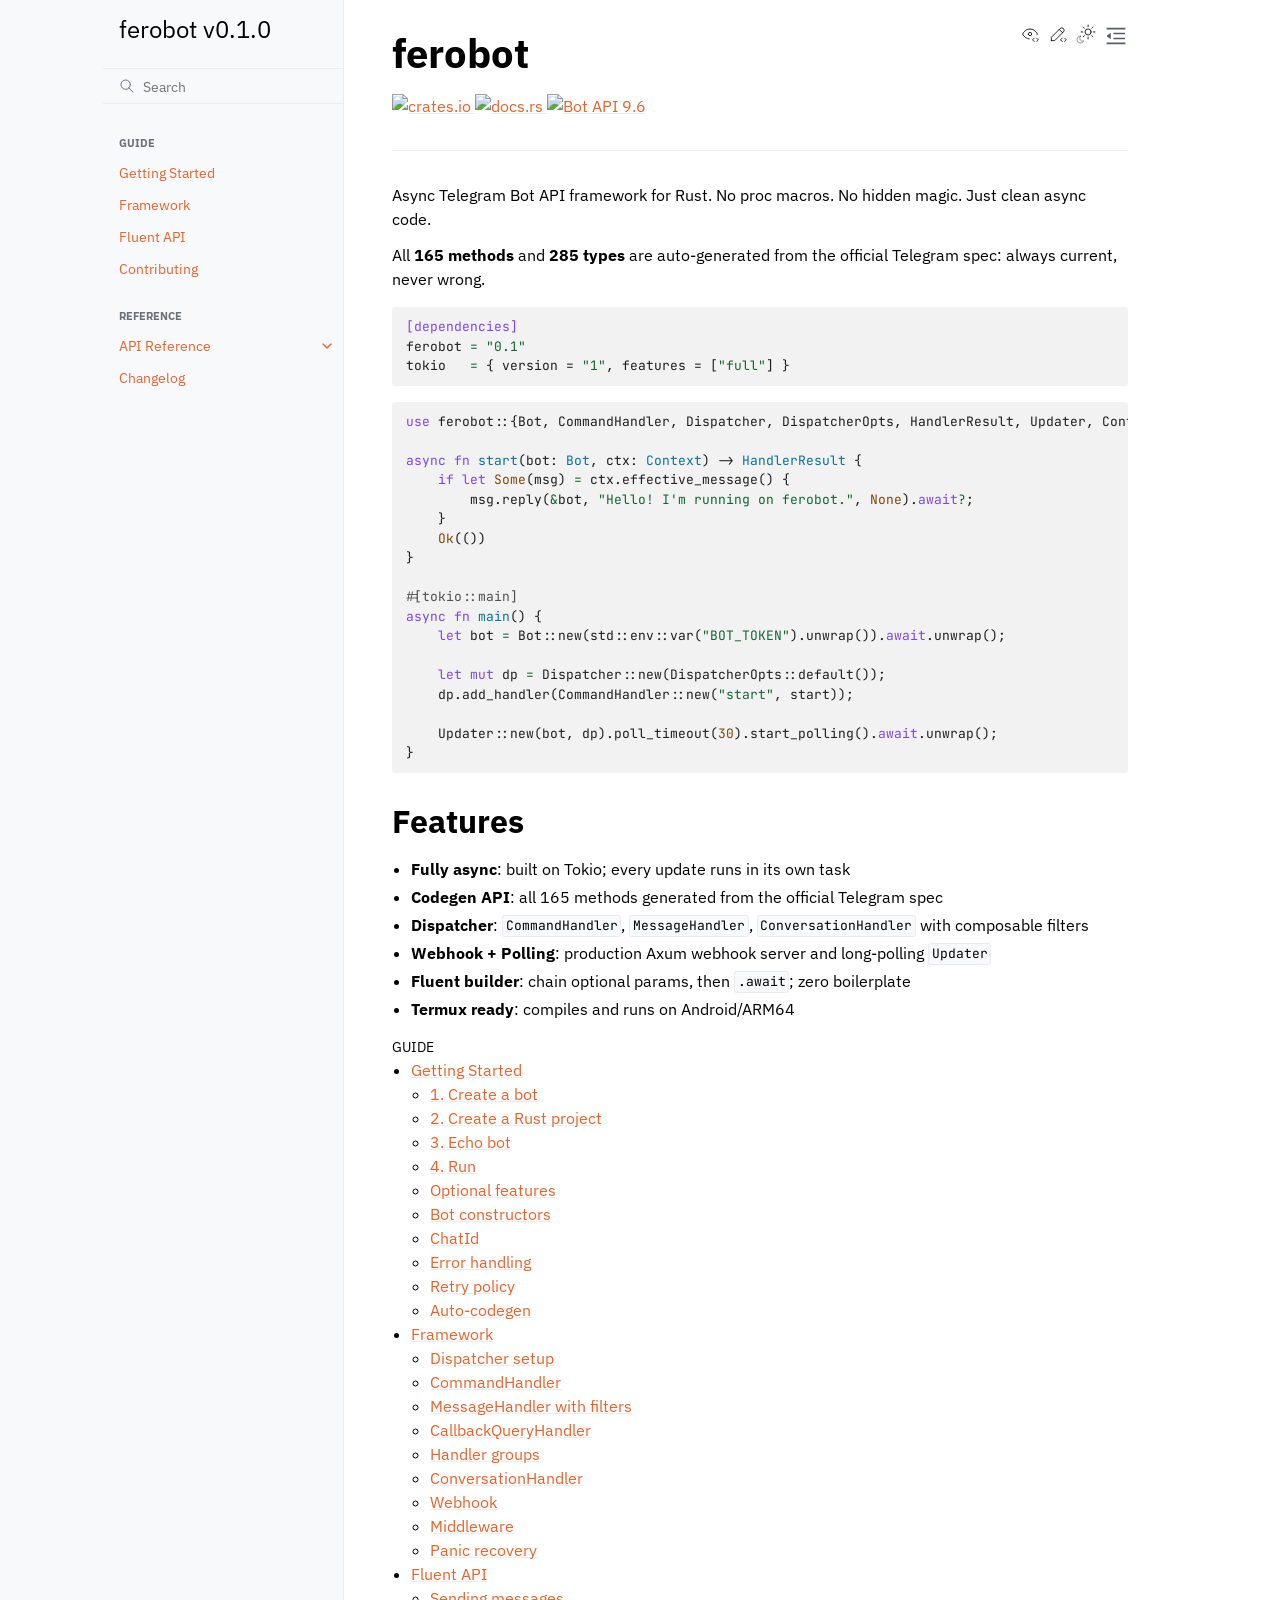
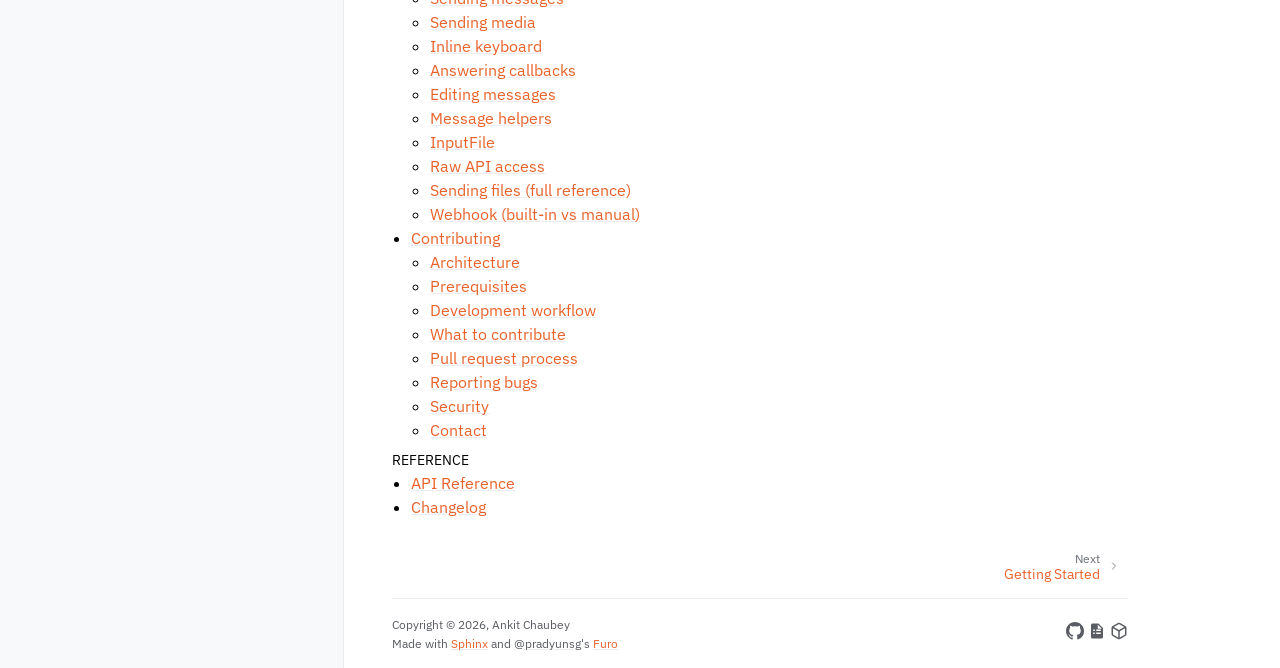
==== index.html @ a31746ff "docs: deploy main trigger: workflow_dispatch sha: aa18aac6dbd44e531f6bcc6c5ae31b8362b461f4 aa18aac6d" ====
<!doctype html>
<html class="no-js" lang="en" data-content_root="./">
  <head><meta charset="utf-8">
    <meta name="viewport" content="width=device-width,initial-scale=1">
    <meta name="color-scheme" content="light dark"><meta name="viewport" content="width=device-width, initial-scale=1" />
<link rel="index" title="Index" href="genindex.html"><link rel="search" title="Search" href="search.html"><link rel="next" title="Getting Started" href="getting-started.html">

    <!-- Generated with Sphinx 9.0.4 and Furo 2025.12.19 -->
        <title>ferobot v0.1.0</title>
      <link rel="stylesheet" type="text/css" href="_static/pygments.css?v=d111a655" />
    <link rel="stylesheet" type="text/css" href="_static/styles/furo.css?v=7bdb33bb" />
    <link rel="stylesheet" type="text/css" href="_static/copybutton.css?v=76b2166b" />
    <link rel="stylesheet" type="text/css" href="_static/styles/furo-extensions.css?v=8dab3a3b" />
    <link rel="stylesheet" type="text/css" href="https://fonts.googleapis.com/css2?family=IBM+Plex+Sans:wght@400;500;600;700&family=JetBrains+Mono:wght@400;500&display=swap" />
    
    


<style>
  body {
    --color-code-background: #f2f2f2;
  --color-code-foreground: #1e1e1e;
  --color-brand-primary: #e8622a;
  --color-brand-content: #e8622a;
  --color-admonition-title: #e8622a;
  --font-stack: 'IBM Plex Sans', sans-serif;
  --font-stack--monospace: 'JetBrains Mono', monospace;
  
  }
  @media not print {
    body[data-theme="dark"] {
      --color-code-background: #202020;
  --color-code-foreground: #d0d0d0;
  --color-brand-primary: #f07a46;
  --color-brand-content: #f07a46;
  --color-admonition-title: #f07a46;
  --font-stack: 'IBM Plex Sans', sans-serif;
  --font-stack--monospace: 'JetBrains Mono', monospace;
  
    }
    @media (prefers-color-scheme: dark) {
      body:not([data-theme="light"]) {
        --color-code-background: #202020;
  --color-code-foreground: #d0d0d0;
  --color-brand-primary: #f07a46;
  --color-brand-content: #f07a46;
  --color-admonition-title: #f07a46;
  --font-stack: 'IBM Plex Sans', sans-serif;
  --font-stack--monospace: 'JetBrains Mono', monospace;
  
      }
    }
  }
</style></head>
  <body>
    
    <script>
      document.body.dataset.theme = localStorage.getItem("theme") || "auto";
    </script>
    

<svg xmlns="http://www.w3.org/2000/svg" style="display: none;">
  <symbol id="svg-toc" viewBox="0 0 24 24">
    <title>Contents</title>
    <svg stroke="currentColor" fill="currentColor" stroke-width="0" viewBox="0 0 1024 1024">
      <path d="M408 442h480c4.4 0 8-3.6 8-8v-56c0-4.4-3.6-8-8-8H408c-4.4 0-8 3.6-8 8v56c0 4.4 3.6 8 8 8zm-8 204c0 4.4 3.6 8 8 8h480c4.4 0 8-3.6 8-8v-56c0-4.4-3.6-8-8-8H408c-4.4 0-8 3.6-8 8v56zm504-486H120c-4.4 0-8 3.6-8 8v56c0 4.4 3.6 8 8 8h784c4.4 0 8-3.6 8-8v-56c0-4.4-3.6-8-8-8zm0 632H120c-4.4 0-8 3.6-8 8v56c0 4.4 3.6 8 8 8h784c4.4 0 8-3.6 8-8v-56c0-4.4-3.6-8-8-8zM115.4 518.9L271.7 642c5.8 4.6 14.4.5 14.4-6.9V388.9c0-7.4-8.5-11.5-14.4-6.9L115.4 505.1a8.74 8.74 0 0 0 0 13.8z"/>
    </svg>
  </symbol>
  <symbol id="svg-menu" viewBox="0 0 24 24">
    <title>Menu</title>
    <svg xmlns="http://www.w3.org/2000/svg" viewBox="0 0 24 24" fill="none" stroke="currentColor"
      stroke-width="2" stroke-linecap="round" stroke-linejoin="round" class="feather-menu">
      <line x1="3" y1="12" x2="21" y2="12"></line>
      <line x1="3" y1="6" x2="21" y2="6"></line>
      <line x1="3" y1="18" x2="21" y2="18"></line>
    </svg>
  </symbol>
  <symbol id="svg-arrow-right" viewBox="0 0 24 24">
    <title>Expand</title>
    <svg xmlns="http://www.w3.org/2000/svg" viewBox="0 0 24 24" fill="none" stroke="currentColor"
      stroke-width="2" stroke-linecap="round" stroke-linejoin="round" class="feather-chevron-right">
      <polyline points="9 18 15 12 9 6"></polyline>
    </svg>
  </symbol>
  <symbol id="svg-sun" viewBox="0 0 24 24">
    <title>Light mode</title>
    <svg xmlns="http://www.w3.org/2000/svg" viewBox="0 0 24 24" fill="none" stroke="currentColor"
      stroke-width="1" stroke-linecap="round" stroke-linejoin="round" class="feather-sun">
      <circle cx="12" cy="12" r="5"></circle>
      <line x1="12" y1="1" x2="12" y2="3"></line>
      <line x1="12" y1="21" x2="12" y2="23"></line>
      <line x1="4.22" y1="4.22" x2="5.64" y2="5.64"></line>
      <line x1="18.36" y1="18.36" x2="19.78" y2="19.78"></line>
      <line x1="1" y1="12" x2="3" y2="12"></line>
      <line x1="21" y1="12" x2="23" y2="12"></line>
      <line x1="4.22" y1="19.78" x2="5.64" y2="18.36"></line>
      <line x1="18.36" y1="5.64" x2="19.78" y2="4.22"></line>
    </svg>
  </symbol>
  <symbol id="svg-moon" viewBox="0 0 24 24">
    <title>Dark mode</title>
    <svg xmlns="http://www.w3.org/2000/svg" viewBox="0 0 24 24" fill="none" stroke="currentColor"
      stroke-width="1" stroke-linecap="round" stroke-linejoin="round" class="icon-tabler-moon">
      <path stroke="none" d="M0 0h24v24H0z" fill="none" />
      <path d="M12 3c.132 0 .263 0 .393 0a7.5 7.5 0 0 0 7.92 12.446a9 9 0 1 1 -8.313 -12.454z" />
    </svg>
  </symbol>
  <symbol id="svg-sun-with-moon" viewBox="0 0 24 24">
    <title>Auto light/dark, in light mode</title>
    <svg xmlns="http://www.w3.org/2000/svg" viewBox="0 0 24 24" fill="none" stroke="currentColor"
      stroke-width="1" stroke-linecap="round" stroke-linejoin="round"
      class="icon-custom-derived-from-feather-sun-and-tabler-moon">
      <path style="opacity: 50%" d="M 5.411 14.504 C 5.471 14.504 5.532 14.504 5.591 14.504 C 3.639 16.319 4.383 19.569 6.931 20.352 C 7.693 20.586 8.512 20.551 9.25 20.252 C 8.023 23.207 4.056 23.725 2.11 21.184 C 0.166 18.642 1.702 14.949 4.874 14.536 C 5.051 14.512 5.231 14.5 5.411 14.5 L 5.411 14.504 Z"/>
      <line x1="14.5" y1="3.25" x2="14.5" y2="1.25"/>
      <line x1="14.5" y1="15.85" x2="14.5" y2="17.85"/>
      <line x1="10.044" y1="5.094" x2="8.63" y2="3.68"/>
      <line x1="19" y1="14.05" x2="20.414" y2="15.464"/>
      <line x1="8.2" y1="9.55" x2="6.2" y2="9.55"/>
      <line x1="20.8" y1="9.55" x2="22.8" y2="9.55"/>
      <line x1="10.044" y1="14.006" x2="8.63" y2="15.42"/>
      <line x1="19" y1="5.05" x2="20.414" y2="3.636"/>
      <circle cx="14.5" cy="9.55" r="3.6"/>
    </svg>
  </symbol>
  <symbol id="svg-moon-with-sun" viewBox="0 0 24 24">
    <title>Auto light/dark, in dark mode</title>
    <svg xmlns="http://www.w3.org/2000/svg" viewBox="0 0 24 24" fill="none" stroke="currentColor"
      stroke-width="1" stroke-linecap="round" stroke-linejoin="round"
      class="icon-custom-derived-from-feather-sun-and-tabler-moon">
      <path d="M 8.282 7.007 C 8.385 7.007 8.494 7.007 8.595 7.007 C 5.18 10.184 6.481 15.869 10.942 17.24 C 12.275 17.648 13.706 17.589 15 17.066 C 12.851 22.236 5.91 23.143 2.505 18.696 C -0.897 14.249 1.791 7.786 7.342 7.063 C 7.652 7.021 7.965 7 8.282 7 L 8.282 7.007 Z"/>
      <line style="opacity: 50%" x1="18" y1="3.705" x2="18" y2="2.5"/>
      <line style="opacity: 50%" x1="18" y1="11.295" x2="18" y2="12.5"/>
      <line style="opacity: 50%" x1="15.316" y1="4.816" x2="14.464" y2="3.964"/>
      <line style="opacity: 50%" x1="20.711" y1="10.212" x2="21.563" y2="11.063"/>
      <line style="opacity: 50%" x1="14.205" y1="7.5" x2="13.001" y2="7.5"/>
      <line style="opacity: 50%" x1="21.795" y1="7.5" x2="23" y2="7.5"/>
      <line style="opacity: 50%" x1="15.316" y1="10.184" x2="14.464" y2="11.036"/>
      <line style="opacity: 50%" x1="20.711" y1="4.789" x2="21.563" y2="3.937"/>
      <circle style="opacity: 50%" cx="18" cy="7.5" r="2.169"/>
    </svg>
  </symbol>
  <symbol id="svg-pencil" viewBox="0 0 24 24">
    <svg xmlns="http://www.w3.org/2000/svg" viewBox="0 0 24 24" fill="none" stroke="currentColor"
      stroke-width="1" stroke-linecap="round" stroke-linejoin="round" class="icon-tabler-pencil-code">
      <path d="M4 20h4l10.5 -10.5a2.828 2.828 0 1 0 -4 -4l-10.5 10.5v4" />
      <path d="M13.5 6.5l4 4" />
      <path d="M20 21l2 -2l-2 -2" />
      <path d="M17 17l-2 2l2 2" />
    </svg>
  </symbol>
  <symbol id="svg-eye" viewBox="0 0 24 24">
    <svg xmlns="http://www.w3.org/2000/svg" viewBox="0 0 24 24" fill="none" stroke="currentColor"
      stroke-width="1" stroke-linecap="round" stroke-linejoin="round" class="icon-tabler-eye-code">
      <path stroke="none" d="M0 0h24v24H0z" fill="none" />
      <path d="M10 12a2 2 0 1 0 4 0a2 2 0 0 0 -4 0" />
      <path
        d="M11.11 17.958c-3.209 -.307 -5.91 -2.293 -8.11 -5.958c2.4 -4 5.4 -6 9 -6c3.6 0 6.6 2 9 6c-.21 .352 -.427 .688 -.647 1.008" />
      <path d="M20 21l2 -2l-2 -2" />
      <path d="M17 17l-2 2l2 2" />
    </svg>
  </symbol>
</svg>

<input type="checkbox" class="sidebar-toggle" name="__navigation" id="__navigation" aria-label="Toggle site navigation sidebar">
<input type="checkbox" class="sidebar-toggle" name="__toc" id="__toc" aria-label="Toggle table of contents sidebar">
<label class="overlay sidebar-overlay" for="__navigation"></label>
<label class="overlay toc-overlay" for="__toc"></label>

<a class="skip-to-content muted-link" href="#furo-main-content">Skip to content</a>



<div class="page">
  <header class="mobile-header">
    <div class="header-left">
      <label class="nav-overlay-icon" for="__navigation">
        <span class="icon"><svg><use href="#svg-menu"></use></svg></span>
      </label>
    </div>
    <div class="header-center">
      <a href="#"><div class="brand">ferobot v0.1.0</div></a>
    </div>
    <div class="header-right">
      <div class="theme-toggle-container theme-toggle-header">
        <button class="theme-toggle" aria-label="Toggle Light / Dark / Auto color theme">
          <svg class="theme-icon-when-auto-light"><use href="#svg-sun-with-moon"></use></svg>
          <svg class="theme-icon-when-auto-dark"><use href="#svg-moon-with-sun"></use></svg>
          <svg class="theme-icon-when-dark"><use href="#svg-moon"></use></svg>
          <svg class="theme-icon-when-light"><use href="#svg-sun"></use></svg>
        </button>
      </div>
      <label class="toc-overlay-icon toc-header-icon" for="__toc">
        <span class="icon"><svg><use href="#svg-toc"></use></svg></span>
      </label>
    </div>
  </header>
  <aside class="sidebar-drawer">
    <div class="sidebar-container">
      
      <div class="sidebar-sticky"><a class="sidebar-brand" href="#">
  
  <span class="sidebar-brand-text">ferobot v0.1.0</span>
  
</a><form class="sidebar-search-container" method="get" action="search.html" role="search">
  <input class="sidebar-search" placeholder="Search" name="q" aria-label="Search">
  <input type="hidden" name="check_keywords" value="yes">
  <input type="hidden" name="area" value="default">
</form>
<div id="searchbox"></div><div class="sidebar-scroll"><div class="sidebar-tree">
  <p class="caption" role="heading"><span class="caption-text">Guide</span></p>
<ul>
<li class="toctree-l1"><a class="reference internal" href="getting-started.html">Getting Started</a></li>
<li class="toctree-l1"><a class="reference internal" href="framework.html">Framework</a></li>
<li class="toctree-l1"><a class="reference internal" href="fluent.html">Fluent API</a></li>
<li class="toctree-l1"><a class="reference internal" href="contributing.html">Contributing</a></li>
</ul>
<p class="caption" role="heading"><span class="caption-text">Reference</span></p>
<ul>
<li class="toctree-l1 has-children"><a class="reference internal" href="reference/index.html">API Reference</a><input aria-label="Toggle navigation of API Reference" class="toctree-checkbox" id="toctree-checkbox-1" name="toctree-checkbox-1" role="switch" type="checkbox"/><label for="toctree-checkbox-1"><span class="icon"><svg><use href="#svg-arrow-right"></use></svg></span></label><ul>
<li class="toctree-l2"><a class="reference internal" href="reference/methods.html">Bot Methods</a></li>
<li class="toctree-l2"><a class="reference internal" href="reference/types.html">Types Reference</a></li>
</ul>
</li>
<li class="toctree-l1"><a class="reference internal" href="changelog.html">Changelog</a></li>
</ul>

</div>
</div>

      </div>
      
    </div>
  </aside>
  <div class="main">
    <div class="content">
      <div class="article-container">
        <a href="#" class="back-to-top muted-link">
          <svg xmlns="http://www.w3.org/2000/svg" viewBox="0 0 24 24">
            <path d="M13 20h-2V8l-5.5 5.5-1.42-1.42L12 4.16l7.92 7.92-1.42 1.42L13 8v12z"></path>
          </svg>
          <span>Back to top</span>
        </a>
        <div class="content-icon-container">
          <div class="view-this-page">
  <a class="muted-link" href="https://github.com/ankit-chaubey/ferobot/blob/main/docs/index.rst?plain=true" title="View this page">
    <svg><use href="#svg-eye"></use></svg>
    <span class="visually-hidden">View this page</span>
  </a>
</div><div class="edit-this-page">
  <a class="muted-link" href="https://github.com/ankit-chaubey/ferobot/edit/main/docs/index.rst" rel="edit" title="Edit this page">
    <svg><use href="#svg-pencil"></use></svg>
    <span class="visually-hidden">Edit this page</span>
  </a>
</div><div class="theme-toggle-container theme-toggle-content">
            <button class="theme-toggle" aria-label="Toggle Light / Dark / Auto color theme">
              <svg class="theme-icon-when-auto-light"><use href="#svg-sun-with-moon"></use></svg>
              <svg class="theme-icon-when-auto-dark"><use href="#svg-moon-with-sun"></use></svg>
              <svg class="theme-icon-when-dark"><use href="#svg-moon"></use></svg>
              <svg class="theme-icon-when-light"><use href="#svg-sun"></use></svg>
            </button>
          </div>
          <label class="toc-overlay-icon toc-content-icon" for="__toc">
            <span class="icon"><svg><use href="#svg-toc"></use></svg></span>
          </label>
        </div>
        <article role="main" id="furo-main-content">
          <section id="ferobot">
<h1>ferobot<a class="headerlink" href="#ferobot" title="Link to this heading">¶</a></h1>
<a class="reference external image-reference" href="https://crates.io/crates/ferobot"><img alt="crates.io" src="https://img.shields.io/crates/v/ferobot?style=for-the-badge&amp;logo=rust&amp;color=f74c00&amp;labelColor=1a1a2e" />
</a>
<a class="reference external image-reference" href="https://docs.rs/ferobot"><img alt="docs.rs" src="https://img.shields.io/docsrs/ferobot?style=for-the-badge&amp;logo=docs.rs&amp;color=4a90d9&amp;labelColor=1a1a2e" />
</a>
<a class="reference external image-reference" href="https://core.telegram.org/bots/api"><img alt="Bot API 9.6" src="https://img.shields.io/badge/Telegram%20Bot%20API-9.6-0088cc?style=flat-square&amp;logo=telegram" />
</a>
<hr class="docutils" />
<p>Async Telegram Bot API framework for Rust. No proc macros. No hidden magic. Just clean async code.</p>
<p>All <strong>165 methods</strong> and <strong>285 types</strong> are auto-generated from the official Telegram spec: always current, never wrong.</p>
<div class="highlight-toml notranslate"><div class="highlight"><pre><span></span><span class="k">[dependencies]</span>
<span class="n">ferobot</span><span class="w"> </span><span class="o">=</span><span class="w"> </span><span class="s2">&quot;0.1&quot;</span>
<span class="n">tokio</span><span class="w">   </span><span class="o">=</span><span class="w"> </span><span class="p">{</span><span class="w"> </span><span class="n">version</span><span class="w"> </span><span class="p">=</span><span class="w"> </span><span class="s2">&quot;1&quot;</span><span class="p">,</span><span class="w"> </span><span class="n">features</span><span class="w"> </span><span class="p">=</span><span class="w"> </span><span class="p">[</span><span class="s2">&quot;full&quot;</span><span class="p">]</span><span class="w"> </span><span class="p">}</span>
</pre></div>
</div>
<div class="highlight-rust notranslate"><div class="highlight"><pre><span></span><span class="k">use</span><span class="w"> </span><span class="n">ferobot</span><span class="p">::{</span><span class="n">Bot</span><span class="p">,</span><span class="w"> </span><span class="n">CommandHandler</span><span class="p">,</span><span class="w"> </span><span class="n">Dispatcher</span><span class="p">,</span><span class="w"> </span><span class="n">DispatcherOpts</span><span class="p">,</span><span class="w"> </span><span class="n">HandlerResult</span><span class="p">,</span><span class="w"> </span><span class="n">Updater</span><span class="p">,</span><span class="w"> </span><span class="n">Context</span><span class="p">};</span>

<span class="k">async</span><span class="w"> </span><span class="k">fn</span><span class="w"> </span><span class="nf">start</span><span class="p">(</span><span class="n">bot</span><span class="p">:</span><span class="w"> </span><span class="nc">Bot</span><span class="p">,</span><span class="w"> </span><span class="n">ctx</span><span class="p">:</span><span class="w"> </span><span class="nc">Context</span><span class="p">)</span><span class="w"> </span><span class="p">-&gt;</span><span class="w"> </span><span class="nc">HandlerResult</span><span class="w"> </span><span class="p">{</span>
<span class="w">    </span><span class="k">if</span><span class="w"> </span><span class="kd">let</span><span class="w"> </span><span class="nb">Some</span><span class="p">(</span><span class="n">msg</span><span class="p">)</span><span class="w"> </span><span class="o">=</span><span class="w"> </span><span class="n">ctx</span><span class="p">.</span><span class="n">effective_message</span><span class="p">()</span><span class="w"> </span><span class="p">{</span>
<span class="w">        </span><span class="n">msg</span><span class="p">.</span><span class="n">reply</span><span class="p">(</span><span class="o">&amp;</span><span class="n">bot</span><span class="p">,</span><span class="w"> </span><span class="s">&quot;Hello! I&#39;m running on ferobot.&quot;</span><span class="p">,</span><span class="w"> </span><span class="nb">None</span><span class="p">).</span><span class="k">await</span><span class="o">?</span><span class="p">;</span>
<span class="w">    </span><span class="p">}</span>
<span class="w">    </span><span class="nb">Ok</span><span class="p">(())</span>
<span class="p">}</span>

<span class="cp">#[tokio::main]</span>
<span class="k">async</span><span class="w"> </span><span class="k">fn</span><span class="w"> </span><span class="nf">main</span><span class="p">()</span><span class="w"> </span><span class="p">{</span>
<span class="w">    </span><span class="kd">let</span><span class="w"> </span><span class="n">bot</span><span class="w"> </span><span class="o">=</span><span class="w"> </span><span class="n">Bot</span><span class="p">::</span><span class="n">new</span><span class="p">(</span><span class="n">std</span><span class="p">::</span><span class="n">env</span><span class="p">::</span><span class="n">var</span><span class="p">(</span><span class="s">&quot;BOT_TOKEN&quot;</span><span class="p">).</span><span class="n">unwrap</span><span class="p">()).</span><span class="k">await</span><span class="p">.</span><span class="n">unwrap</span><span class="p">();</span>

<span class="w">    </span><span class="kd">let</span><span class="w"> </span><span class="k">mut</span><span class="w"> </span><span class="n">dp</span><span class="w"> </span><span class="o">=</span><span class="w"> </span><span class="n">Dispatcher</span><span class="p">::</span><span class="n">new</span><span class="p">(</span><span class="n">DispatcherOpts</span><span class="p">::</span><span class="n">default</span><span class="p">());</span>
<span class="w">    </span><span class="n">dp</span><span class="p">.</span><span class="n">add_handler</span><span class="p">(</span><span class="n">CommandHandler</span><span class="p">::</span><span class="n">new</span><span class="p">(</span><span class="s">&quot;start&quot;</span><span class="p">,</span><span class="w"> </span><span class="n">start</span><span class="p">));</span>

<span class="w">    </span><span class="n">Updater</span><span class="p">::</span><span class="n">new</span><span class="p">(</span><span class="n">bot</span><span class="p">,</span><span class="w"> </span><span class="n">dp</span><span class="p">).</span><span class="n">poll_timeout</span><span class="p">(</span><span class="mi">30</span><span class="p">).</span><span class="n">start_polling</span><span class="p">().</span><span class="k">await</span><span class="p">.</span><span class="n">unwrap</span><span class="p">();</span>
<span class="p">}</span>
</pre></div>
</div>
<section id="features">
<h2>Features<a class="headerlink" href="#features" title="Link to this heading">¶</a></h2>
<ul class="simple">
<li><p><strong>Fully async</strong>: built on Tokio; every update runs in its own task</p></li>
<li><p><strong>Codegen API</strong>: all 165 methods generated from the official Telegram spec</p></li>
<li><p><strong>Dispatcher</strong>: <code class="docutils literal notranslate"><span class="pre">CommandHandler</span></code>, <code class="docutils literal notranslate"><span class="pre">MessageHandler</span></code>, <code class="docutils literal notranslate"><span class="pre">ConversationHandler</span></code> with composable filters</p></li>
<li><p><strong>Webhook + Polling</strong>: production Axum webhook server and long-polling <code class="docutils literal notranslate"><span class="pre">Updater</span></code></p></li>
<li><p><strong>Fluent builder</strong>: chain optional params, then <code class="docutils literal notranslate"><span class="pre">.await</span></code>; zero boilerplate</p></li>
<li><p><strong>Termux ready</strong>: compiles and runs on Android/ARM64</p></li>
</ul>
<div class="toctree-wrapper compound">
<p class="caption" role="heading"><span class="caption-text">Guide</span></p>
<ul>
<li class="toctree-l1"><a class="reference internal" href="getting-started.html">Getting Started</a><ul>
<li class="toctree-l2"><a class="reference internal" href="getting-started.html#create-a-bot">1. Create a bot</a></li>
<li class="toctree-l2"><a class="reference internal" href="getting-started.html#create-a-rust-project">2. Create a Rust project</a></li>
<li class="toctree-l2"><a class="reference internal" href="getting-started.html#echo-bot">3. Echo bot</a></li>
<li class="toctree-l2"><a class="reference internal" href="getting-started.html#run">4. Run</a></li>
<li class="toctree-l2"><a class="reference internal" href="getting-started.html#optional-features">Optional features</a></li>
<li class="toctree-l2"><a class="reference internal" href="getting-started.html#bot-constructors">Bot constructors</a></li>
<li class="toctree-l2"><a class="reference internal" href="getting-started.html#chatid">ChatId</a></li>
<li class="toctree-l2"><a class="reference internal" href="getting-started.html#error-handling">Error handling</a></li>
<li class="toctree-l2"><a class="reference internal" href="getting-started.html#retry-policy">Retry policy</a></li>
<li class="toctree-l2"><a class="reference internal" href="getting-started.html#auto-codegen">Auto-codegen</a></li>
</ul>
</li>
<li class="toctree-l1"><a class="reference internal" href="framework.html">Framework</a><ul>
<li class="toctree-l2"><a class="reference internal" href="framework.html#dispatcher-setup">Dispatcher setup</a></li>
<li class="toctree-l2"><a class="reference internal" href="framework.html#commandhandler">CommandHandler</a></li>
<li class="toctree-l2"><a class="reference internal" href="framework.html#messagehandler-with-filters">MessageHandler with filters</a></li>
<li class="toctree-l2"><a class="reference internal" href="framework.html#callbackqueryhandler">CallbackQueryHandler</a></li>
<li class="toctree-l2"><a class="reference internal" href="framework.html#handler-groups">Handler groups</a></li>
<li class="toctree-l2"><a class="reference internal" href="framework.html#conversationhandler">ConversationHandler</a></li>
<li class="toctree-l2"><a class="reference internal" href="framework.html#webhook">Webhook</a></li>
<li class="toctree-l2"><a class="reference internal" href="framework.html#middleware">Middleware</a></li>
<li class="toctree-l2"><a class="reference internal" href="framework.html#panic-recovery">Panic recovery</a></li>
</ul>
</li>
<li class="toctree-l1"><a class="reference internal" href="fluent.html">Fluent API</a><ul>
<li class="toctree-l2"><a class="reference internal" href="fluent.html#sending-messages">Sending messages</a></li>
<li class="toctree-l2"><a class="reference internal" href="fluent.html#sending-media">Sending media</a></li>
<li class="toctree-l2"><a class="reference internal" href="fluent.html#inline-keyboard">Inline keyboard</a></li>
<li class="toctree-l2"><a class="reference internal" href="fluent.html#answering-callbacks">Answering callbacks</a></li>
<li class="toctree-l2"><a class="reference internal" href="fluent.html#editing-messages">Editing messages</a></li>
<li class="toctree-l2"><a class="reference internal" href="fluent.html#message-helpers">Message helpers</a></li>
<li class="toctree-l2"><a class="reference internal" href="fluent.html#inputfile">InputFile</a></li>
<li class="toctree-l2"><a class="reference internal" href="fluent.html#raw-api-access">Raw API access</a></li>
<li class="toctree-l2"><a class="reference internal" href="fluent.html#sending-files-full-reference">Sending files (full reference)</a></li>
<li class="toctree-l2"><a class="reference internal" href="fluent.html#webhook-built-in-vs-manual">Webhook (built-in vs manual)</a></li>
</ul>
</li>
<li class="toctree-l1"><a class="reference internal" href="contributing.html">Contributing</a><ul>
<li class="toctree-l2"><a class="reference internal" href="contributing.html#architecture">Architecture</a></li>
<li class="toctree-l2"><a class="reference internal" href="contributing.html#prerequisites">Prerequisites</a></li>
<li class="toctree-l2"><a class="reference internal" href="contributing.html#development-workflow">Development workflow</a></li>
<li class="toctree-l2"><a class="reference internal" href="contributing.html#what-to-contribute">What to contribute</a></li>
<li class="toctree-l2"><a class="reference internal" href="contributing.html#pull-request-process">Pull request process</a></li>
<li class="toctree-l2"><a class="reference internal" href="contributing.html#reporting-bugs">Reporting bugs</a></li>
<li class="toctree-l2"><a class="reference internal" href="contributing.html#security">Security</a></li>
<li class="toctree-l2"><a class="reference internal" href="contributing.html#contact">Contact</a></li>
</ul>
</li>
</ul>
</div>
<div class="toctree-wrapper compound">
<p class="caption" role="heading"><span class="caption-text">Reference</span></p>
<ul>
<li class="toctree-l1"><a class="reference internal" href="reference/index.html">API Reference</a></li>
<li class="toctree-l1"><a class="reference internal" href="changelog.html">Changelog</a></li>
</ul>
</div>
</section>
</section>

        </article>
      </div>
      <footer>
        
        <div class="related-pages">
          <a class="next-page" href="getting-started.html">
              <div class="page-info">
                <div class="context">
                  <span>Next</span>
                </div>
                <div class="title">Getting Started</div>
              </div>
              <svg class="furo-related-icon"><use href="#svg-arrow-right"></use></svg>
            </a>
          
        </div>
        <div class="bottom-of-page">
          <div class="left-details">
            <div class="copyright">
                Copyright &#169; 2026, Ankit Chaubey
            </div>
            Made with <a href="https://www.sphinx-doc.org/">Sphinx</a> and <a class="muted-link" href="https://pradyunsg.me">@pradyunsg</a>'s
            
            <a href="https://github.com/pradyunsg/furo">Furo</a>
            
          </div>
          <div class="right-details">
            <div class="icons">
              <a class="muted-link " href="https://github.com/ankit-chaubey/ferobot" aria-label="GitHub"><svg stroke="currentColor" fill="currentColor" stroke-width="0" viewBox="0 0 16 16" height="1em" width="1em" xmlns="http://www.w3.org/2000/svg"><path d="M8 0C3.58 0 0 3.58 0 8c0 3.54 2.29 6.53 5.47 7.59.4.07.55-.17.55-.38 0-.19-.01-.82-.01-1.49-2.01.37-2.53-.49-2.69-.94-.09-.23-.48-.94-.82-1.13-.28-.15-.68-.52-.01-.53.63-.01 1.08.58 1.23.82.72 1.21 1.87.87 2.33.66.07-.52.28-.87.51-1.07-1.78-.2-3.64-.89-3.64-3.95 0-.87.31-1.59.82-2.15-.08-.2-.36-1.02.08-2.12 0 0 .67-.21 2.2.82.64-.18 1.32-.27 2-.27.68 0 1.36.09 2 .27 1.53-1.04 2.2-.82 2.2-.82.44 1.1.16 1.92.08 2.12.51.56.82 1.27.82 2.15 0 3.07-1.87 3.75-3.65 3.95.29.25.54.73.54 1.48 0 1.07-.01 1.93-.01 2.2 0 .21.15.46.55.38A8.012 8.012 0 0 0 16 8c0-4.42-3.58-8-8-8z"></path></svg></a>
              <a class="muted-link " href="https://docs.rs/ferobot" aria-label="docs.rs"><svg stroke="currentColor" fill="currentColor" stroke-width="0" viewBox="0 0 24 24" height="1em" width="1em" xmlns="http://www.w3.org/2000/svg"><path d="M13 9h5.5L13 3.5V9M6 2h8l6 6v12a2 2 0 0 1-2 2H6a2 2 0 0 1-2-2V4c0-1.11.89-2 2-2m5 12v2h6v-2h-6m0-4v2h6v-2h-6m-4 0v2h2v-2H7m0 4v2h2v-2H7z"/></svg></a>
              <a class="muted-link " href="https://crates.io/crates/ferobot" aria-label="crates.io"><svg stroke="currentColor" fill="none" stroke-width="2" viewBox="0 0 24 24" height="1em" width="1em" xmlns="http://www.w3.org/2000/svg"><path d="M21 16V8a2 2 0 0 0-1-1.73l-7-4a2 2 0 0 0-2 0l-7 4A2 2 0 0 0 3 8v8a2 2 0 0 0 1 1.73l7 4a2 2 0 0 0 2 0l7-4A2 2 0 0 0 21 16z"/><polyline points="3.27 6.96 12 12.01 20.73 6.96"/><line x1="12" y1="22.08" x2="12" y2="12"/></svg></a>
              
            </div>
          </div>
        </div>
        
      </footer>
    </div>
    <aside class="toc-drawer">
      
      
      <div class="toc-sticky toc-scroll">
        <div class="toc-title-container">
          <span class="toc-title">
            On this page
          </span>
        </div>
        <div class="toc-tree-container">
          <div class="toc-tree">
            <ul>
<li><a class="reference internal" href="#">ferobot</a><ul>
<li><a class="reference internal" href="#features">Features</a><ul>
</ul>
</li>
</ul>
</li>
</ul>

          </div>
        </div>
      </div>
      
      
    </aside>
  </div>
</div><script src="_static/documentation_options.js?v=38b66d78"></script>
    <script src="_static/doctools.js?v=fd6eb6e6"></script>
    <script src="_static/sphinx_highlight.js?v=6ffebe34"></script>
    <script src="_static/scripts/furo.js?v=46bd48cc"></script>
    <script src="_static/clipboard.min.js?v=a7894cd8"></script>
    <script src="_static/copybutton.js?v=cca77546"></script>
    </body>
</html>
---- _static/pygments.css ----
.highlight pre { line-height: 125%; }
.highlight td.linenos .normal { color: inherit; background-color: transparent; padding-left: 5px; padding-right: 5px; }
.highlight span.linenos { color: inherit; background-color: transparent; padding-left: 5px; padding-right: 5px; }
.highlight td.linenos .special { color: #000000; background-color: #ffffc0; padding-left: 5px; padding-right: 5px; }
.highlight span.linenos.special { color: #000000; background-color: #ffffc0; padding-left: 5px; padding-right: 5px; }
.highlight .hll { background-color: #fdf2e2 }
.highlight { background: #f2f2f2; color: #1E1E1E }
.highlight .c { color: #515151 } /* Comment */
.highlight .err { color: #D71835 } /* Error */
.highlight .k { color: #8045E5 } /* Keyword */
.highlight .l { color: #7F4707 } /* Literal */
.highlight .n { color: #1E1E1E } /* Name */
.highlight .o { color: #163 } /* Operator */
.highlight .p { color: #1E1E1E } /* Punctuation */
.highlight .ch { color: #515151 } /* Comment.Hashbang */
.highlight .cm { color: #515151 } /* Comment.Multiline */
.highlight .cp { color: #515151 } /* Comment.Preproc */
.highlight .cpf { color: #515151 } /* Comment.PreprocFile */
.highlight .c1 { color: #515151 } /* Comment.Single */
.highlight .cs { color: #515151 } /* Comment.Special */
.highlight .gd { color: #00749C } /* Generic.Deleted */
.highlight .ge { font-style: italic } /* Generic.Emph */
.highlight .gh { color: #00749C } /* Generic.Heading */
.highlight .gs { font-weight: bold } /* Generic.Strong */
.highlight .gu { color: #00749C } /* Generic.Subheading */
.highlight .kc { color: #8045E5 } /* Keyword.Constant */
.highlight .kd { color: #8045E5 } /* Keyword.Declaration */
.highlight .kn { color: #8045E5 } /* Keyword.Namespace */
.highlight .kp { color: #8045E5 } /* Keyword.Pseudo */
.highlight .kr { color: #8045E5 } /* Keyword.Reserved */
.highlight .kt { color: #7F4707 } /* Keyword.Type */
.highlight .ld { color: #7F4707 } /* Literal.Date */
.highlight .m { color: #7F4707 } /* Literal.Number */
.highlight .s { color: #163 } /* Literal.String */
.highlight .na { color: #7F4707 } /* Name.Attribute */
.highlight .nb { color: #7F4707 } /* Name.Builtin */
.highlight .nc { color: #00749C } /* Name.Class */
.highlight .no { color: #00749C } /* Name.Constant */
.highlight .nd { color: #7F4707 } /* Name.Decorator */
.highlight .ni { color: #163 } /* Name.Entity */
.highlight .ne { color: #8045E5 } /* Name.Exception */
.highlight .nf { color: #00749C } /* Name.Function */
.highlight .nl { color: #7F4707 } /* Name.Label */
.highlight .nn { color: #1E1E1E } /* Name.Namespace */
.highlight .nx { color: #1E1E1E } /* Name.Other */
.highlight .py { color: #00749C } /* Name.Property */
.highlight .nt { color: #00749C } /* Name.Tag */
.highlight .nv { color: #D71835 } /* Name.Variable */
.highlight .ow { color: #8045E5 } /* Operator.Word */
.highlight .pm { color: #1E1E1E } /* Punctuation.Marker */
.highlight .w { color: #1E1E1E } /* Text.Whitespace */
.highlight .mb { color: #7F4707 } /* Literal.Number.Bin */
.highlight .mf { color: #7F4707 } /* Literal.Number.Float */
.highlight .mh { color: #7F4707 } /* Literal.Number.Hex */
.highlight .mi { color: #7F4707 } /* Literal.Number.Integer */
.highlight .mo { color: #7F4707 } /* Literal.Number.Oct */
.highlight .sa { color: #163 } /* Literal.String.Affix */
.highlight .sb { color: #163 } /* Literal.String.Backtick */
.highlight .sc { color: #163 } /* Literal.String.Char */
.highlight .dl { color: #163 } /* Literal.String.Delimiter */
.highlight .sd { color: #163 } /* Literal.String.Doc */
.highlight .s2 { color: #163 } /* Literal.String.Double */
.highlight .se { color: #163 } /* Literal.String.Escape */
.highlight .sh { color: #163 } /* Literal.String.Heredoc */
.highlight .si { color: #163 } /* Literal.String.Interpol */
.highlight .sx { color: #163 } /* Literal.String.Other */
.highlight .sr { color: #D71835 } /* Literal.String.Regex */
.highlight .s1 { color: #163 } /* Literal.String.Single */
.highlight .ss { color: #00749C } /* Literal.String.Symbol */
.highlight .bp { color: #7F4707 } /* Name.Builtin.Pseudo */
.highlight .fm { color: #00749C } /* Name.Function.Magic */
.highlight .vc { color: #D71835 } /* Name.Variable.Class */
.highlight .vg { color: #D71835 } /* Name.Variable.Global */
.highlight .vi { color: #D71835 } /* Name.Variable.Instance */
.highlight .vm { color: #7F4707 } /* Name.Variable.Magic */
.highlight .il { color: #7F4707 } /* Literal.Number.Integer.Long */
@media not print {
body[data-theme="dark"] .highlight pre { line-height: 125%; }
body[data-theme="dark"] .highlight td.linenos .normal { color: #aaaaaa; background-color: transparent; padding-left: 5px; padding-right: 5px; }
body[data-theme="dark"] .highlight span.linenos { color: #aaaaaa; background-color: transparent; padding-left: 5px; padding-right: 5px; }
body[data-theme="dark"] .highlight td.linenos .special { color: #000000; background-color: #ffffc0; padding-left: 5px; padding-right: 5px; }
body[data-theme="dark"] .highlight span.linenos.special { color: #000000; background-color: #ffffc0; padding-left: 5px; padding-right: 5px; }
body[data-theme="dark"] .highlight .hll { background-color: #404040 }
body[data-theme="dark"] .highlight { background: #202020; color: #D0D0D0 }
body[data-theme="dark"] .highlight .c { color: #ABABAB; font-style: italic } /* Comment */
body[data-theme="dark"] .highlight .err { color: #A61717; background-color: #E3D2D2 } /* Error */
body[data-theme="dark"] .highlight .esc { color: #D0D0D0 } /* Escape */
body[data-theme="dark"] .highlight .g { color: #D0D0D0 } /* Generic */
body[data-theme="dark"] .highlight .k { color: #6EBF26; font-weight: bold } /* Keyword */
body[data-theme="dark"] .highlight .l { color: #D0D0D0 } /* Literal */
body[data-theme="dark"] .highlight .n { color: #D0D0D0 } /* Name */
body[data-theme="dark"] .highlight .o { color: #D0D0D0 } /* Operator */
body[data-theme="dark"] .highlight .x { color: #D0D0D0 } /* Other */
body[data-theme="dark"] .highlight .p { color: #D0D0D0 } /* Punctuation */
body[data-theme="dark"] .highlight .ch { color: #ABABAB; font-style: italic } /* Comment.Hashbang */
body[data-theme="dark"] .highlight .cm { color: #ABABAB; font-style: italic } /* Comment.Multiline */
body[data-theme="dark"] .highlight .cp { color: #FF3A3A; font-weight: bold } /* Comment.Preproc */
body[data-theme="dark"] .highlight .cpf { color: #ABABAB; font-style: italic } /* Comment.PreprocFile */
body[data-theme="dark"] .highlight .c1 { color: #ABABAB; font-style: italic } /* Comment.Single */
body[data-theme="dark"] .highlight .cs { color: #E50808; font-weight: bold; background-color: #520000 } /* Comment.Special */
body[data-theme="dark"] .highlight .gd { color: #FF3A3A } /* Generic.Deleted */
body[data-theme="dark"] .highlight .ge { color: #D0D0D0; font-style: italic } /* Generic.Emph */
body[data-theme="dark"] .highlight .ges { color: #D0D0D0; font-weight: bold; font-style: italic } /* Generic.EmphStrong */
body[data-theme="dark"] .highlight .gr { color: #FF3A3A } /* Generic.Error */
body[data-theme="dark"] .highlight .gh { color: #FFF; font-weight: bold } /* Generic.Heading */
body[data-theme="dark"] .highlight .gi { color: #589819 } /* Generic.Inserted */
body[data-theme="dark"] .highlight .go { color: #CCC } /* Generic.Output */
body[data-theme="dark"] .highlight .gp { color: #AAA } /* Generic.Prompt */
body[data-theme="dark"] .highlight .gs { color: #D0D0D0; font-weight: bold } /* Generic.Strong */
body[data-theme="dark"] .highlight .gu { color: #FFF; text-decoration: underline } /* Generic.Subheading */
body[data-theme="dark"] .highlight .gt { color: #FF3A3A } /* Generic.Traceback */
body[data-theme="dark"] .highlight .kc { color: #6EBF26; font-weight: bold } /* Keyword.Constant */
body[data-theme="dark"] .highlight .kd { color: #6EBF26; font-weight: bold } /* Keyword.Declaration */
body[data-theme="dark"] .highlight .kn { color: #6EBF26; font-weight: bold } /* Keyword.Namespace */
body[data-theme="dark"] .highlight .kp { color: #6EBF26 } /* Keyword.Pseudo */
body[data-theme="dark"] .highlight .kr { color: #6EBF26; font-weight: bold } /* Keyword.Reserved */
body[data-theme="dark"] .highlight .kt { color: #6EBF26; font-weight: bold } /* Keyword.Type */
body[data-theme="dark"] .highlight .ld { color: #D0D0D0 } /* Literal.Date */
body[data-theme="dark"] .highlight .m { color: #51B2FD } /* Literal.Number */
body[data-theme="dark"] .highlight .s { color: #ED9D13 } /* Literal.String */
body[data-theme="dark"] .highlight .na { color: #BBB } /* Name.Attribute */
body[data-theme="dark"] .highlight .nb { color: #2FBCCD } /* Name.Builtin */
body[data-theme="dark"] .highlight .nc { color: #71ADFF; text-decoration: underline } /* Name.Class */
body[data-theme="dark"] .highlight .no { color: #40FFFF } /* Name.Constant */
body[data-theme="dark"] .highlight .nd { color: #FFA500 } /* Name.Decorator */
body[data-theme="dark"] .highlight .ni { color: #D0D0D0 } /* Name.Entity */
body[data-theme="dark"] .highlight .ne { color: #BBB } /* Name.Exception */
body[data-theme="dark"] .highlight .nf { color: #71ADFF } /* Name.Function */
body[data-theme="dark"] .highlight .nl { color: #D0D0D0 } /* Name.Label */
body[data-theme="dark"] .highlight .nn { color: #71ADFF; text-decoration: underline } /* Name.Namespace */
body[data-theme="dark"] .highlight .nx { color: #D0D0D0 } /* Name.Other */
body[data-theme="dark"] .highlight .py { color: #D0D0D0 } /* Name.Property */
body[data-theme="dark"] .highlight .nt { color: #6EBF26; font-weight: bold } /* Name.Tag */
body[data-theme="dark"] .highlight .nv { color: #40FFFF } /* Name.Variable */
body[data-theme="dark"] .highlight .ow { color: #6EBF26; font-weight: bold } /* Operator.Word */
body[data-theme="dark"] .highlight .pm { color: #D0D0D0 } /* Punctuation.Marker */
body[data-theme="dark"] .highlight .w { color: #666 } /* Text.Whitespace */
body[data-theme="dark"] .highlight .mb { color: #51B2FD } /* Literal.Number.Bin */
body[data-theme="dark"] .highlight .mf { color: #51B2FD } /* Literal.Number.Float */
body[data-theme="dark"] .highlight .mh { color: #51B2FD } /* Literal.Number.Hex */
body[data-theme="dark"] .highlight .mi { color: #51B2FD } /* Literal.Number.Integer */
body[data-theme="dark"] .highlight .mo { color: #51B2FD } /* Literal.Number.Oct */
body[data-theme="dark"] .highlight .sa { color: #ED9D13 } /* Literal.String.Affix */
body[data-theme="dark"] .highlight .sb { color: #ED9D13 } /* Literal.String.Backtick */
body[data-theme="dark"] .highlight .sc { color: #ED9D13 } /* Literal.String.Char */
body[data-theme="dark"] .highlight .dl { color: #ED9D13 } /* Literal.String.Delimiter */
body[data-theme="dark"] .highlight .sd { color: #ED9D13 } /* Literal.String.Doc */
body[data-theme="dark"] .highlight .s2 { color: #ED9D13 } /* Literal.String.Double */
body[data-theme="dark"] .highlight .se { color: #ED9D13 } /* Literal.String.Escape */
body[data-theme="dark"] .highlight .sh { color: #ED9D13 } /* Literal.String.Heredoc */
body[data-theme="dark"] .highlight .si { color: #ED9D13 } /* Literal.String.Interpol */
body[data-theme="dark"] .highlight .sx { color: #FFA500 } /* Literal.String.Other */
body[data-theme="dark"] .highlight .sr { color: #ED9D13 } /* Literal.String.Regex */
body[data-theme="dark"] .highlight .s1 { color: #ED9D13 } /* Literal.String.Single */
body[data-theme="dark"] .highlight .ss { color: #ED9D13 } /* Literal.String.Symbol */
body[data-theme="dark"] .highlight .bp { color: #2FBCCD } /* Name.Builtin.Pseudo */
body[data-theme="dark"] .highlight .fm { color: #71ADFF } /* Name.Function.Magic */
body[data-theme="dark"] .highlight .vc { color: #40FFFF } /* Name.Variable.Class */
body[data-theme="dark"] .highlight .vg { color: #40FFFF } /* Name.Variable.Global */
body[data-theme="dark"] .highlight .vi { color: #40FFFF } /* Name.Variable.Instance */
body[data-theme="dark"] .highlight .vm { color: #40FFFF } /* Name.Variable.Magic */
body[data-theme="dark"] .highlight .il { color: #51B2FD } /* Literal.Number.Integer.Long */
@media (prefers-color-scheme: dark) {
body:not([data-theme="light"]) .highlight pre { line-height: 125%; }
body:not([data-theme="light"]) .highlight td.linenos .normal { color: #aaaaaa; background-color: transparent; padding-left: 5px; padding-right: 5px; }
body:not([data-theme="light"]) .highlight span.linenos { color: #aaaaaa; background-color: transparent; padding-left: 5px; padding-right: 5px; }
body:not([data-theme="light"]) .highlight td.linenos .special { color: #000000; background-color: #ffffc0; padding-left: 5px; padding-right: 5px; }
body:not([data-theme="light"]) .highlight span.linenos.special { color: #000000; background-color: #ffffc0; padding-left: 5px; padding-right: 5px; }
body:not([data-theme="light"]) .highlight .hll { background-color: #404040 }
body:not([data-theme="light"]) .highlight { background: #202020; color: #D0D0D0 }
body:not([data-theme="light"]) .highlight .c { color: #ABABAB; font-style: italic } /* Comment */
body:not([data-theme="light"]) .highlight .err { color: #A61717; background-color: #E3D2D2 } /* Error */
body:not([data-theme="light"]) .highlight .esc { color: #D0D0D0 } /* Escape */
body:not([data-theme="light"]) .highlight .g { color: #D0D0D0 } /* Generic */
body:not([data-theme="light"]) .highlight .k { color: #6EBF26; font-weight: bold } /* Keyword */
body:not([data-theme="light"]) .highlight .l { color: #D0D0D0 } /* Literal */
body:not([data-theme="light"]) .highlight .n { color: #D0D0D0 } /* Name */
body:not([data-theme="light"]) .highlight .o { color: #D0D0D0 } /* Operator */
body:not([data-theme="light"]) .highlight .x { color: #D0D0D0 } /* Other */
body:not([data-theme="light"]) .highlight .p { color: #D0D0D0 } /* Punctuation */
body:not([data-theme="light"]) .highlight .ch { color: #ABABAB; font-style: italic } /* Comment.Hashbang */
body:not([data-theme="light"]) .highlight .cm { color: #ABABAB; font-style: italic } /* Comment.Multiline */
body:not([data-theme="light"]) .highlight .cp { color: #FF3A3A; font-weight: bold } /* Comment.Preproc */
body:not([data-theme="light"]) .highlight .cpf { color: #ABABAB; font-style: italic } /* Comment.PreprocFile */
body:not([data-theme="light"]) .highlight .c1 { color: #ABABAB; font-style: italic } /* Comment.Single */
body:not([data-theme="light"]) .highlight .cs { color: #E50808; font-weight: bold; background-color: #520000 } /* Comment.Special */
body:not([data-theme="light"]) .highlight .gd { color: #FF3A3A } /* Generic.Deleted */
body:not([data-theme="light"]) .highlight .ge { color: #D0D0D0; font-style: italic } /* Generic.Emph */
body:not([data-theme="light"]) .highlight .ges { color: #D0D0D0; font-weight: bold; font-style: italic } /* Generic.EmphStrong */
body:not([data-theme="light"]) .highlight .gr { color: #FF3A3A } /* Generic.Error */
body:not([data-theme="light"]) .highlight .gh { color: #FFF; font-weight: bold } /* Generic.Heading */
body:not([data-theme="light"]) .highlight .gi { color: #589819 } /* Generic.Inserted */
body:not([data-theme="light"]) .highlight .go { color: #CCC } /* Generic.Output */
body:not([data-theme="light"]) .highlight .gp { color: #AAA } /* Generic.Prompt */
body:not([data-theme="light"]) .highlight .gs { color: #D0D0D0; font-weight: bold } /* Generic.Strong */
body:not([data-theme="light"]) .highlight .gu { color: #FFF; text-decoration: underline } /* Generic.Subheading */
body:not([data-theme="light"]) .highlight .gt { color: #FF3A3A } /* Generic.Traceback */
body:not([data-theme="light"]) .highlight .kc { color: #6EBF26; font-weight: bold } /* Keyword.Constant */
body:not([data-theme="light"]) .highlight .kd { color: #6EBF26; font-weight: bold } /* Keyword.Declaration */
body:not([data-theme="light"]) .highlight .kn { color: #6EBF26; font-weight: bold } /* Keyword.Namespace */
body:not([data-theme="light"]) .highlight .kp { color: #6EBF26 } /* Keyword.Pseudo */
body:not([data-theme="light"]) .highlight .kr { color: #6EBF26; font-weight: bold } /* Keyword.Reserved */
body:not([data-theme="light"]) .highlight .kt { color: #6EBF26; font-weight: bold } /* Keyword.Type */
body:not([data-theme="light"]) .highlight .ld { color: #D0D0D0 } /* Literal.Date */
body:not([data-theme="light"]) .highlight .m { color: #51B2FD } /* Literal.Number */
body:not([data-theme="light"]) .highlight .s { color: #ED9D13 } /* Literal.String */
body:not([data-theme="light"]) .highlight .na { color: #BBB } /* Name.Attribute */
body:not([data-theme="light"]) .highlight .nb { color: #2FBCCD } /* Name.Builtin */
body:not([data-theme="light"]) .highlight .nc { color: #71ADFF; text-decoration: underline } /* Name.Class */
body:not([data-theme="light"]) .highlight .no { color: #40FFFF } /* Name.Constant */
body:not([data-theme="light"]) .highlight .nd { color: #FFA500 } /* Name.Decorator */
body:not([data-theme="light"]) .highlight .ni { color: #D0D0D0 } /* Name.Entity */
body:not([data-theme="light"]) .highlight .ne { color: #BBB } /* Name.Exception */
body:not([data-theme="light"]) .highlight .nf { color: #71ADFF } /* Name.Function */
body:not([data-theme="light"]) .highlight .nl { color: #D0D0D0 } /* Name.Label */
body:not([data-theme="light"]) .highlight .nn { color: #71ADFF; text-decoration: underline } /* Name.Namespace */
body:not([data-theme="light"]) .highlight .nx { color: #D0D0D0 } /* Name.Other */
body:not([data-theme="light"]) .highlight .py { color: #D0D0D0 } /* Name.Property */
body:not([data-theme="light"]) .highlight .nt { color: #6EBF26; font-weight: bold } /* Name.Tag */
body:not([data-theme="light"]) .highlight .nv { color: #40FFFF } /* Name.Variable */
body:not([data-theme="light"]) .highlight .ow { color: #6EBF26; font-weight: bold } /* Operator.Word */
body:not([data-theme="light"]) .highlight .pm { color: #D0D0D0 } /* Punctuation.Marker */
body:not([data-theme="light"]) .highlight .w { color: #666 } /* Text.Whitespace */
body:not([data-theme="light"]) .highlight .mb { color: #51B2FD } /* Literal.Number.Bin */
body:not([data-theme="light"]) .highlight .mf { color: #51B2FD } /* Literal.Number.Float */
body:not([data-theme="light"]) .highlight .mh { color: #51B2FD } /* Literal.Number.Hex */
body:not([data-theme="light"]) .highlight .mi { color: #51B2FD } /* Literal.Number.Integer */
body:not([data-theme="light"]) .highlight .mo { color: #51B2FD } /* Literal.Number.Oct */
body:not([data-theme="light"]) .highlight .sa { color: #ED9D13 } /* Literal.String.Affix */
body:not([data-theme="light"]) .highlight .sb { color: #ED9D13 } /* Literal.String.Backtick */
body:not([data-theme="light"]) .highlight .sc { color: #ED9D13 } /* Literal.String.Char */
body:not([data-theme="light"]) .highlight .dl { color: #ED9D13 } /* Literal.String.Delimiter */
body:not([data-theme="light"]) .highlight .sd { color: #ED9D13 } /* Literal.String.Doc */
body:not([data-theme="light"]) .highlight .s2 { color: #ED9D13 } /* Literal.String.Double */
body:not([data-theme="light"]) .highlight .se { color: #ED9D13 } /* Literal.String.Escape */
body:not([data-theme="light"]) .highlight .sh { color: #ED9D13 } /* Literal.String.Heredoc */
body:not([data-theme="light"]) .highlight .si { color: #ED9D13 } /* Literal.String.Interpol */
body:not([data-theme="light"]) .highlight .sx { color: #FFA500 } /* Literal.String.Other */
body:not([data-theme="light"]) .highlight .sr { color: #ED9D13 } /* Literal.String.Regex */
body:not([data-theme="light"]) .highlight .s1 { color: #ED9D13 } /* Literal.String.Single */
body:not([data-theme="light"]) .highlight .ss { color: #ED9D13 } /* Literal.String.Symbol */
body:not([data-theme="light"]) .highlight .bp { color: #2FBCCD } /* Name.Builtin.Pseudo */
body:not([data-theme="light"]) .highlight .fm { color: #71ADFF } /* Name.Function.Magic */
body:not([data-theme="light"]) .highlight .vc { color: #40FFFF } /* Name.Variable.Class */
body:not([data-theme="light"]) .highlight .vg { color: #40FFFF } /* Name.Variable.Global */
body:not([data-theme="light"]) .highlight .vi { color: #40FFFF } /* Name.Variable.Instance */
body:not([data-theme="light"]) .highlight .vm { color: #40FFFF } /* Name.Variable.Magic */
body:not([data-theme="light"]) .highlight .il { color: #51B2FD } /* Literal.Number.Integer.Long */
}
}
---- _static/copybutton.css ----
/* Copy buttons */
button.copybtn {
    position: absolute;
    display: flex;
    top: .3em;
    right: .3em;
    width: 1.7em;
    height: 1.7em;
	opacity: 0;
    transition: opacity 0.3s, border .3s, background-color .3s;
    user-select: none;
    padding: 0;
    border: none;
    outline: none;
    border-radius: 0.4em;
    /* The colors that GitHub uses */
    border: #1b1f2426 1px solid;
    background-color: #f6f8fa;
    color: #57606a;
}

button.copybtn.success {
    border-color: #22863a;
    color: #22863a;
}

button.copybtn svg {
    stroke: currentColor;
    width: 1.5em;
    height: 1.5em;
    padding: 0.1em;
}

div.highlight  {
    position: relative;
}

/* Show the copybutton */
.highlight:hover button.copybtn, button.copybtn.success {
	opacity: 1;
}

.highlight button.copybtn:hover {
    background-color: rgb(235, 235, 235);
}

.highlight button.copybtn:active {
    background-color: rgb(187, 187, 187);
}

/**
 * A minimal CSS-only tooltip copied from:
 *   https://codepen.io/mildrenben/pen/rVBrpK
 *
 * To use, write HTML like the following:
 *
 * <p class="o-tooltip--left" data-tooltip="Hey">Short</p>
 */
 .o-tooltip--left {
  position: relative;
 }

 .o-tooltip--left:after {
    opacity: 0;
    visibility: hidden;
    position: absolute;
    content: attr(data-tooltip);
    padding: .2em;
    font-size: .8em;
    left: -.2em;
    background: grey;
    color: white;
    white-space: nowrap;
    z-index: 2;
    border-radius: 2px;
    transform: translateX(-102%) translateY(0);
    transition: opacity 0.2s cubic-bezier(0.64, 0.09, 0.08, 1), transform 0.2s cubic-bezier(0.64, 0.09, 0.08, 1);
}

.o-tooltip--left:hover:after {
    display: block;
    opacity: 1;
    visibility: visible;
    transform: translateX(-100%) translateY(0);
    transition: opacity 0.2s cubic-bezier(0.64, 0.09, 0.08, 1), transform 0.2s cubic-bezier(0.64, 0.09, 0.08, 1);
    transition-delay: .5s;
}

/* By default the copy button shouldn't show up when printing a page */
@media print {
    button.copybtn {
        display: none;
    }
}
---- _static/styles/furo-extensions.css ----
#furo-sidebar-ad-placement{padding:var(--sidebar-item-spacing-vertical) var(--sidebar-item-spacing-horizontal)}#furo-sidebar-ad-placement .ethical-sidebar{background:var(--color-background-secondary);border:none;box-shadow:none}#furo-sidebar-ad-placement .ethical-sidebar:hover{background:var(--color-background-hover)}#furo-sidebar-ad-placement .ethical-sidebar a{color:var(--color-foreground-primary)}#furo-sidebar-ad-placement .ethical-callout a{color:var(--color-foreground-secondary)!important}#furo-readthedocs-versions{background:transparent;display:block;position:static;width:100%}#furo-readthedocs-versions .rst-versions{background:#1a1c1e}#furo-readthedocs-versions .rst-current-version{background:var(--color-sidebar-item-background);cursor:unset}#furo-readthedocs-versions .rst-current-version:hover{background:var(--color-sidebar-item-background)}#furo-readthedocs-versions .rst-current-version .fa-book{color:var(--color-foreground-primary)}#furo-readthedocs-versions>.rst-other-versions{padding:0}#furo-readthedocs-versions>.rst-other-versions small{opacity:1}#furo-readthedocs-versions .injected .rst-versions{position:unset}#furo-readthedocs-versions:focus-within,#furo-readthedocs-versions:hover{box-shadow:0 0 0 1px var(--color-sidebar-background-border)}#furo-readthedocs-versions:focus-within .rst-current-version,#furo-readthedocs-versions:hover .rst-current-version{background:#1a1c1e;font-size:inherit;height:auto;line-height:inherit;padding:12px;text-align:right}#furo-readthedocs-versions:focus-within .rst-current-version .fa-book,#furo-readthedocs-versions:hover .rst-current-version .fa-book{color:#fff;float:left}#furo-readthedocs-versions:focus-within .fa-caret-down,#furo-readthedocs-versions:hover .fa-caret-down{display:none}#furo-readthedocs-versions:focus-within .injected,#furo-readthedocs-versions:focus-within .rst-current-version,#furo-readthedocs-versions:focus-within .rst-other-versions,#furo-readthedocs-versions:hover .injected,#furo-readthedocs-versions:hover .rst-current-version,#furo-readthedocs-versions:hover .rst-other-versions{display:block}#furo-readthedocs-versions:focus-within>.rst-current-version,#furo-readthedocs-versions:hover>.rst-current-version{display:none}.highlight:hover button.copybtn{color:var(--color-code-foreground)}.highlight button.copybtn{align-items:center;background-color:var(--color-code-background);border:none;color:var(--color-background-item);cursor:pointer;height:1.25em;right:.5rem;top:.625rem;transition:color .3s,opacity .3s;width:1.25em}.highlight button.copybtn:hover{background-color:var(--color-code-background);color:var(--color-brand-content)}.highlight button.copybtn:after{background-color:transparent;color:var(--color-code-foreground);display:none}.highlight button.copybtn.success{color:#22863a;transition:color 0s}.highlight button.copybtn.success:after{display:block}.highlight button.copybtn svg{padding:0}body{--sd-color-primary:var(--color-brand-primary);--sd-color-primary-highlight:var(--color-brand-content);--sd-color-primary-text:var(--color-background-primary);--sd-color-shadow:rgba(0,0,0,.05);--sd-color-card-border:var(--color-card-border);--sd-color-card-border-hover:var(--color-brand-content);--sd-color-card-background:var(--color-card-background);--sd-color-card-text:var(--color-foreground-primary);--sd-color-card-header:var(--color-card-marginals-background);--sd-color-card-footer:var(--color-card-marginals-background);--sd-color-tabs-label-active:var(--color-brand-content);--sd-color-tabs-label-hover:var(--color-foreground-muted);--sd-color-tabs-label-inactive:var(--color-foreground-muted);--sd-color-tabs-underline-active:var(--color-brand-content);--sd-color-tabs-underline-hover:var(--color-foreground-border);--sd-color-tabs-underline-inactive:var(--color-background-border);--sd-color-tabs-overline:var(--color-background-border);--sd-color-tabs-underline:var(--color-background-border)}.sd-tab-content{box-shadow:0 -2px var(--sd-color-tabs-overline),0 1px var(--sd-color-tabs-underline)}.sd-card{box-shadow:0 .1rem .25rem var(--sd-color-shadow),0 0 .0625rem rgba(0,0,0,.1)}.sd-shadow-sm{box-shadow:0 .1rem .25rem var(--sd-color-shadow),0 0 .0625rem rgba(0,0,0,.1)!important}.sd-shadow-md{box-shadow:0 .3rem .75rem var(--sd-color-shadow),0 0 .0625rem rgba(0,0,0,.1)!important}.sd-shadow-lg{box-shadow:0 .6rem 1.5rem var(--sd-color-shadow),0 0 .0625rem rgba(0,0,0,.1)!important}.sd-card-hover:hover{transform:none}.sd-cards-carousel{gap:.25rem;padding:.25rem}body{--tabs--label-text:var(--color-foreground-muted);--tabs--label-text--hover:var(--color-foreground-muted);--tabs--label-text--active:var(--color-brand-content);--tabs--label-text--active--hover:var(--color-brand-content);--tabs--label-background:transparent;--tabs--label-background--hover:transparent;--tabs--label-background--active:transparent;--tabs--label-background--active--hover:transparent;--tabs--padding-x:0.25em;--tabs--margin-x:1em;--tabs--border:var(--color-background-border);--tabs--label-border:transparent;--tabs--label-border--hover:var(--color-foreground-muted);--tabs--label-border--active:var(--color-brand-content);--tabs--label-border--active--hover:var(--color-brand-content)}[role=main] .container{max-width:none;padding-left:0;padding-right:0}.shadow.docutils{border:none;box-shadow:0 .2rem .5rem rgba(0,0,0,.05),0 0 .0625rem rgba(0,0,0,.1)!important}.sphinx-bs .card{background-color:var(--color-background-secondary);color:var(--color-foreground)}
/*# sourceMappingURL=furo-extensions.css.map*/
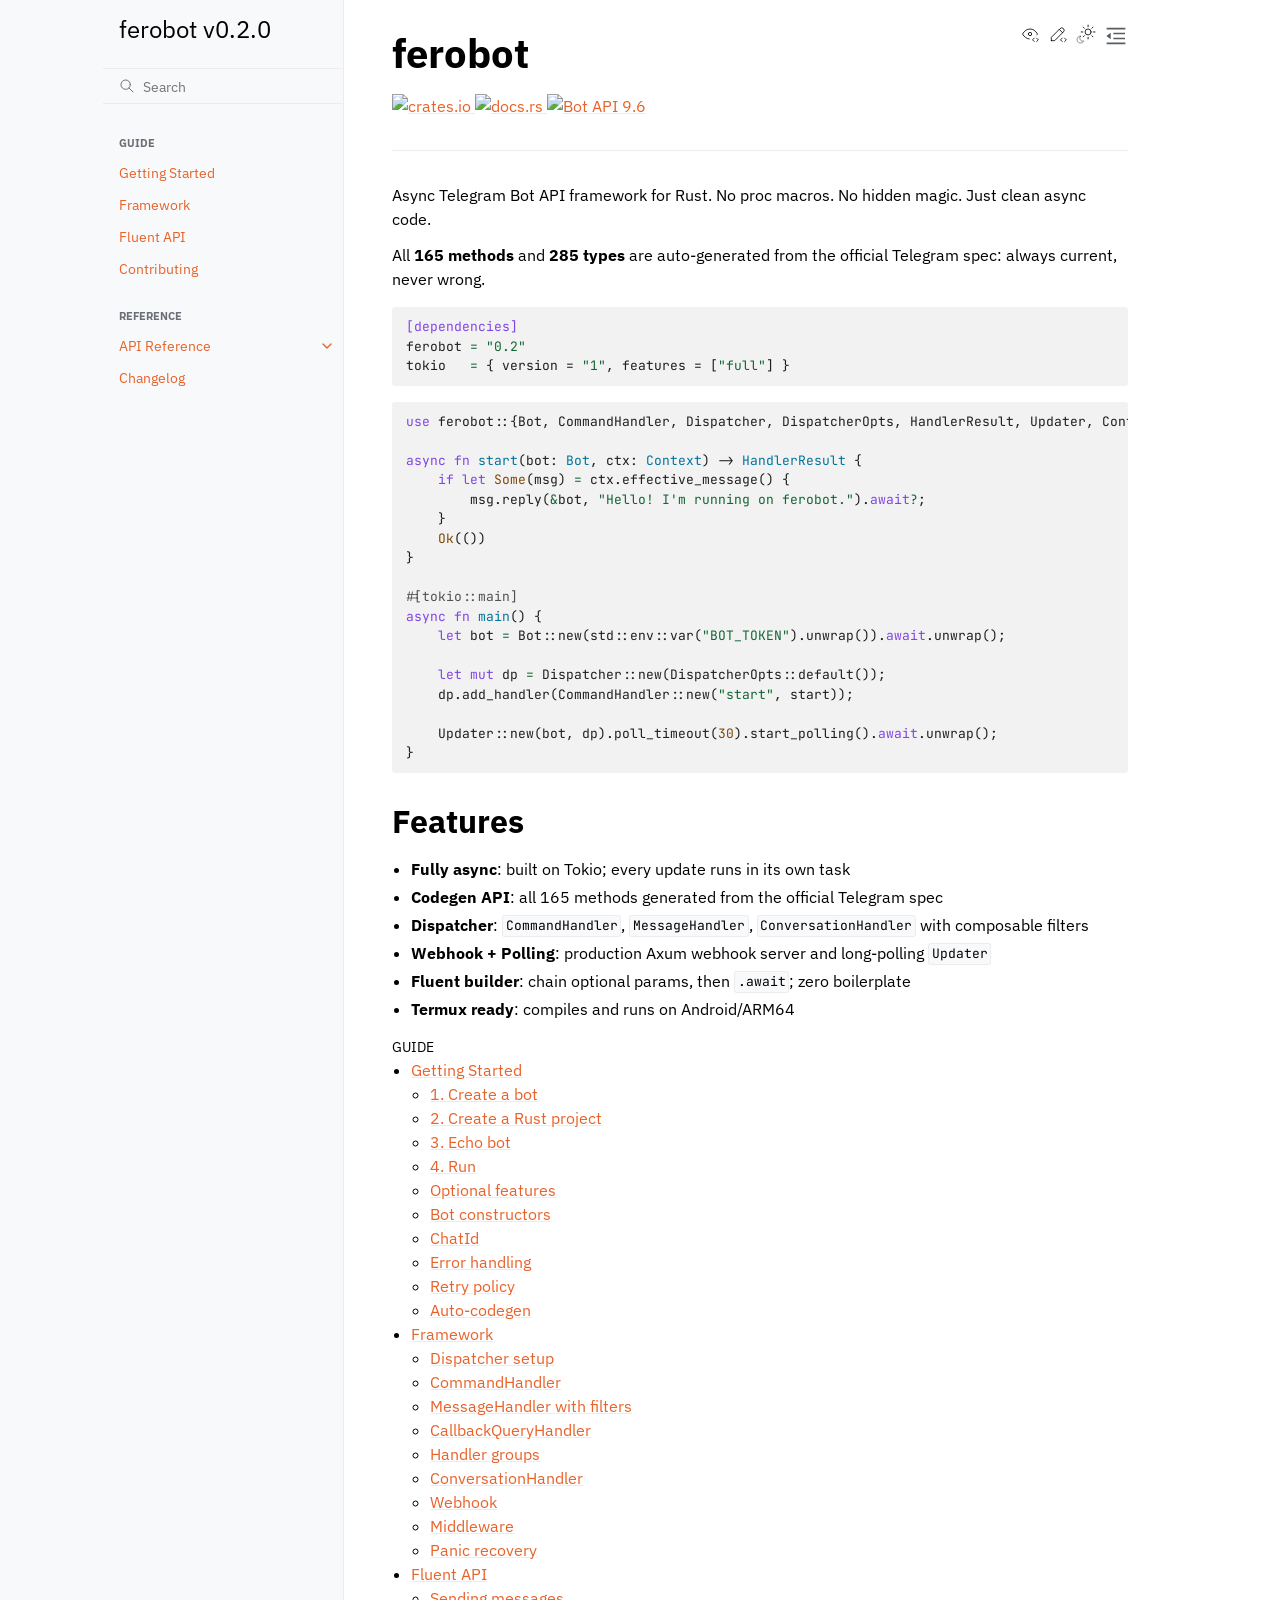
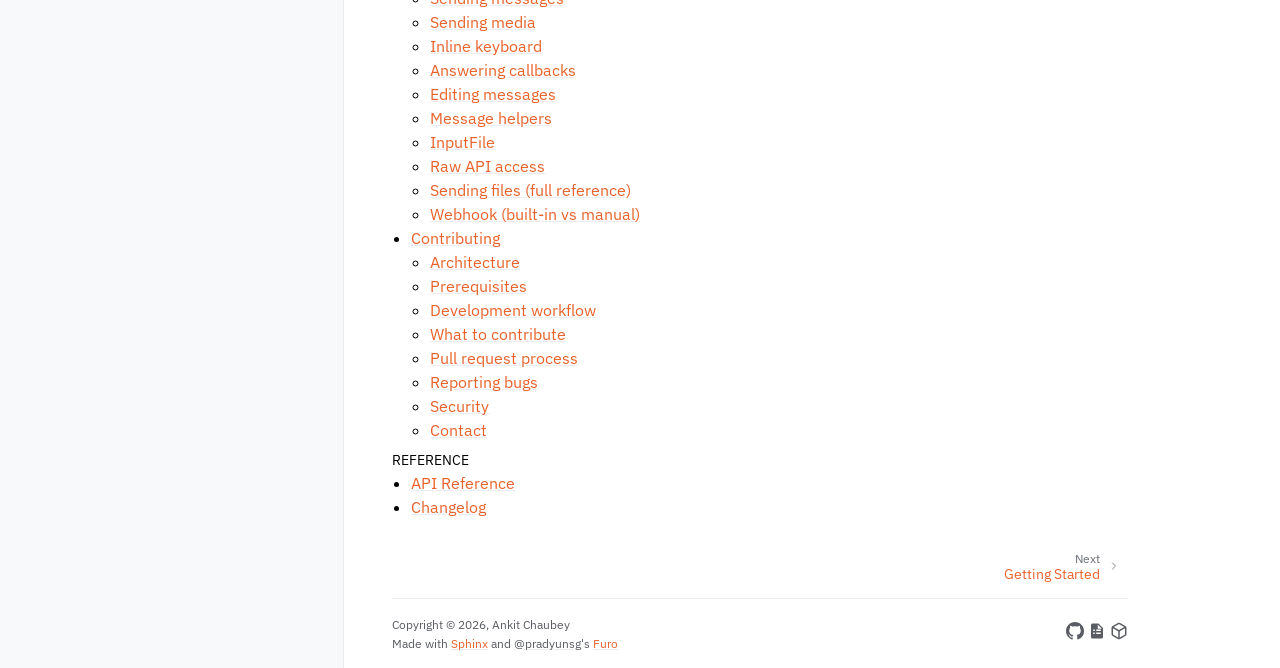
==== commit 4f6605cc: "docs: deploy main trigger: workflow_dispatch sha: 07f9de10b89c13e98ffe869885e951775c8b01fb 07f9de10b" ====
--- a/index.html
+++ b/index.html
@@ -6,7 +6,7 @@
 <link rel="index" title="Index" href="genindex.html"><link rel="search" title="Search" href="search.html"><link rel="next" title="Getting Started" href="getting-started.html">
 
     <!-- Generated with Sphinx 9.0.4 and Furo 2025.12.19 -->
-        <title>ferobot v0.1.0</title>
+        <title>ferobot v0.2.0</title>
       <link rel="stylesheet" type="text/css" href="_static/pygments.css?v=d111a655" />
     <link rel="stylesheet" type="text/css" href="_static/styles/furo.css?v=7bdb33bb" />
     <link rel="stylesheet" type="text/css" href="_static/copybutton.css?v=76b2166b" />
@@ -178,7 +178,7 @@
       </label>
     </div>
     <div class="header-center">
-      <a href="#"><div class="brand">ferobot v0.1.0</div></a>
+      <a href="#"><div class="brand">ferobot v0.2.0</div></a>
     </div>
     <div class="header-right">
       <div class="theme-toggle-container theme-toggle-header">
@@ -199,7 +199,7 @@
       
       <div class="sidebar-sticky"><a class="sidebar-brand" href="#">
   
-  <span class="sidebar-brand-text">ferobot v0.1.0</span>
+  <span class="sidebar-brand-text">ferobot v0.2.0</span>
   
 </a><form class="sidebar-search-container" method="get" action="search.html" role="search">
   <input class="sidebar-search" placeholder="Search" name="q" aria-label="Search">
@@ -276,7 +276,7 @@
 <p>Async Telegram Bot API framework for Rust. No proc macros. No hidden magic. Just clean async code.</p>
 <p>All <strong>165 methods</strong> and <strong>285 types</strong> are auto-generated from the official Telegram spec: always current, never wrong.</p>
 <div class="highlight-toml notranslate"><div class="highlight"><pre><span></span><span class="k">[dependencies]</span>
-<span class="n">ferobot</span><span class="w"> </span><span class="o">=</span><span class="w"> </span><span class="s2">&quot;0.1&quot;</span>
+<span class="n">ferobot</span><span class="w"> </span><span class="o">=</span><span class="w"> </span><span class="s2">&quot;0.2&quot;</span>
 <span class="n">tokio</span><span class="w">   </span><span class="o">=</span><span class="w"> </span><span class="p">{</span><span class="w"> </span><span class="n">version</span><span class="w"> </span><span class="p">=</span><span class="w"> </span><span class="s2">&quot;1&quot;</span><span class="p">,</span><span class="w"> </span><span class="n">features</span><span class="w"> </span><span class="p">=</span><span class="w"> </span><span class="p">[</span><span class="s2">&quot;full&quot;</span><span class="p">]</span><span class="w"> </span><span class="p">}</span>
 </pre></div>
 </div>
@@ -284,7 +284,7 @@
 
 <span class="k">async</span><span class="w"> </span><span class="k">fn</span><span class="w"> </span><span class="nf">start</span><span class="p">(</span><span class="n">bot</span><span class="p">:</span><span class="w"> </span><span class="nc">Bot</span><span class="p">,</span><span class="w"> </span><span class="n">ctx</span><span class="p">:</span><span class="w"> </span><span class="nc">Context</span><span class="p">)</span><span class="w"> </span><span class="p">-&gt;</span><span class="w"> </span><span class="nc">HandlerResult</span><span class="w"> </span><span class="p">{</span>
 <span class="w">    </span><span class="k">if</span><span class="w"> </span><span class="kd">let</span><span class="w"> </span><span class="nb">Some</span><span class="p">(</span><span class="n">msg</span><span class="p">)</span><span class="w"> </span><span class="o">=</span><span class="w"> </span><span class="n">ctx</span><span class="p">.</span><span class="n">effective_message</span><span class="p">()</span><span class="w"> </span><span class="p">{</span>
-<span class="w">        </span><span class="n">msg</span><span class="p">.</span><span class="n">reply</span><span class="p">(</span><span class="o">&amp;</span><span class="n">bot</span><span class="p">,</span><span class="w"> </span><span class="s">&quot;Hello! I&#39;m running on ferobot.&quot;</span><span class="p">,</span><span class="w"> </span><span class="nb">None</span><span class="p">).</span><span class="k">await</span><span class="o">?</span><span class="p">;</span>
+<span class="w">        </span><span class="n">msg</span><span class="p">.</span><span class="n">reply</span><span class="p">(</span><span class="o">&amp;</span><span class="n">bot</span><span class="p">,</span><span class="w"> </span><span class="s">&quot;Hello! I&#39;m running on ferobot.&quot;</span><span class="p">).</span><span class="k">await</span><span class="o">?</span><span class="p">;</span>
 <span class="w">    </span><span class="p">}</span>
 <span class="w">    </span><span class="nb">Ok</span><span class="p">(())</span>
 <span class="p">}</span>
@@ -439,7 +439,7 @@
       
     </aside>
   </div>
-</div><script src="_static/documentation_options.js?v=38b66d78"></script>
+</div><script src="_static/documentation_options.js?v=95e61db4"></script>
     <script src="_static/doctools.js?v=fd6eb6e6"></script>
     <script src="_static/sphinx_highlight.js?v=6ffebe34"></script>
     <script src="_static/scripts/furo.js?v=46bd48cc"></script>
